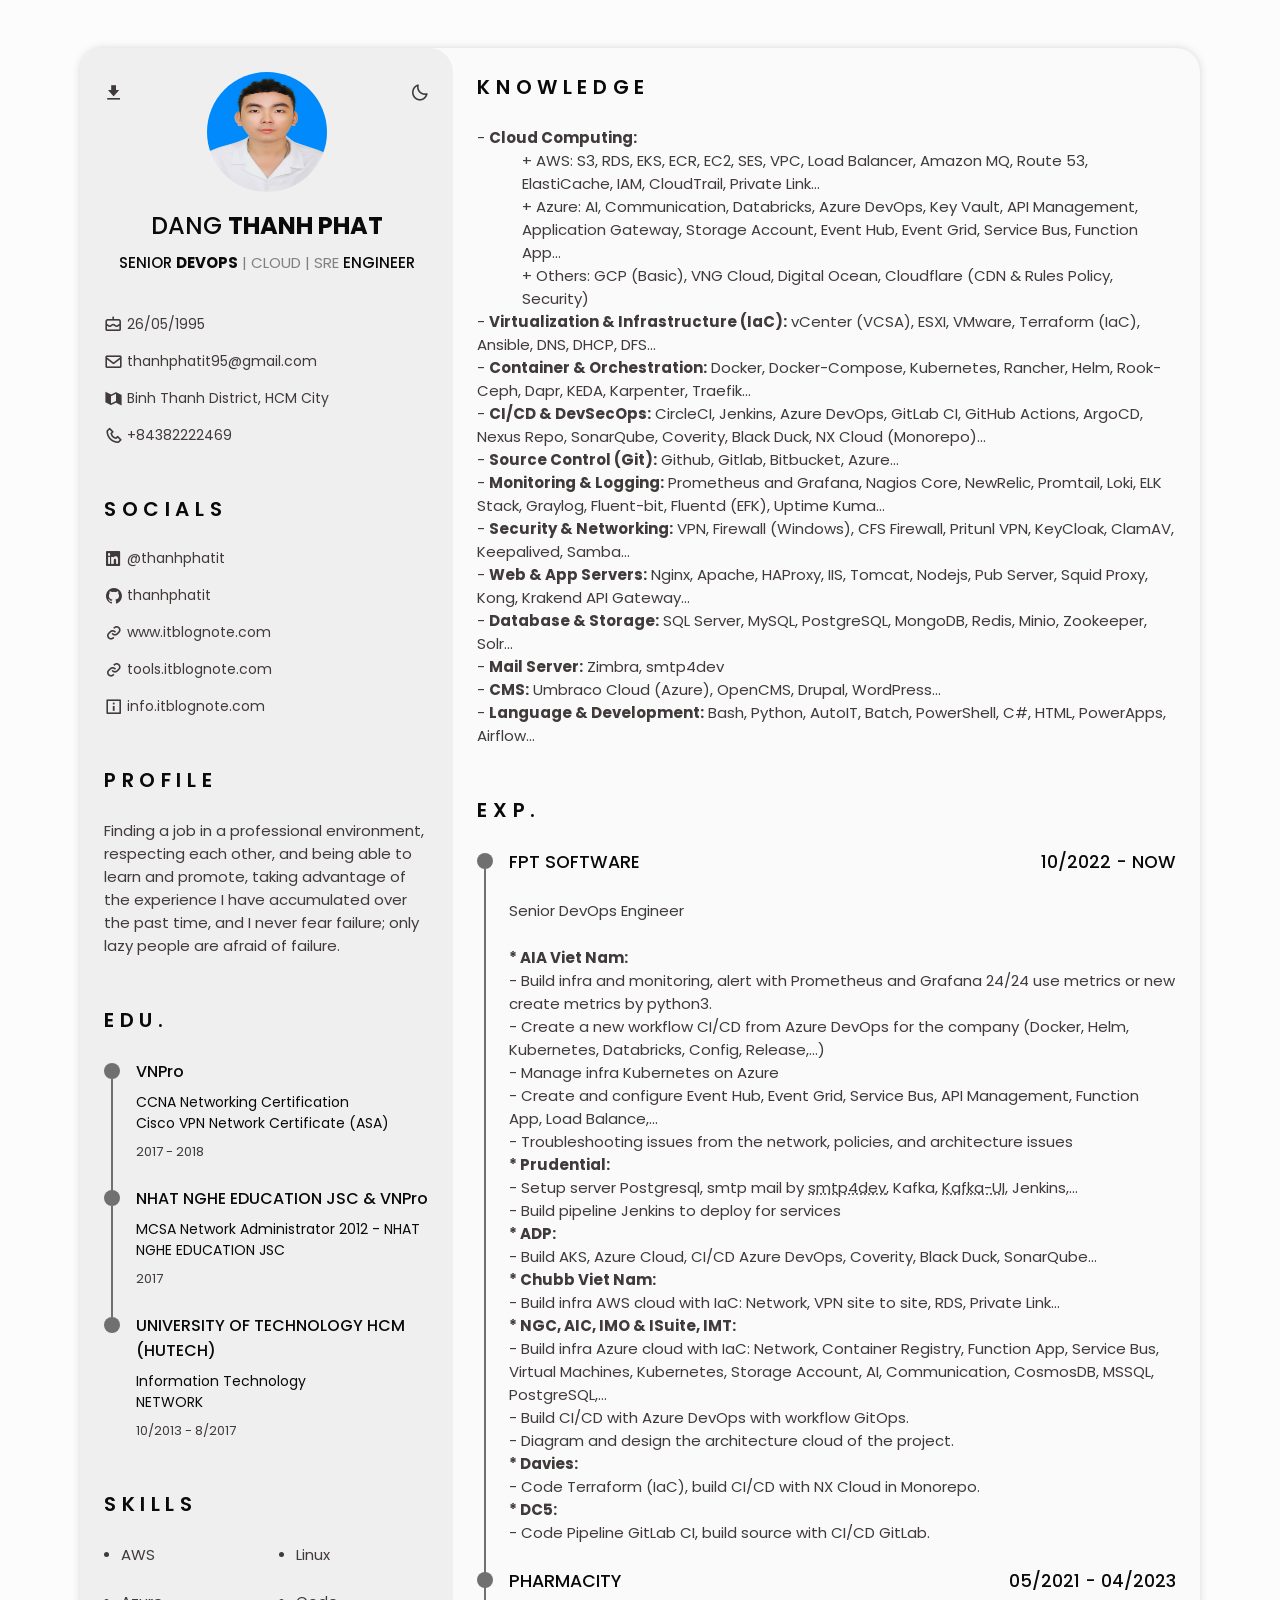
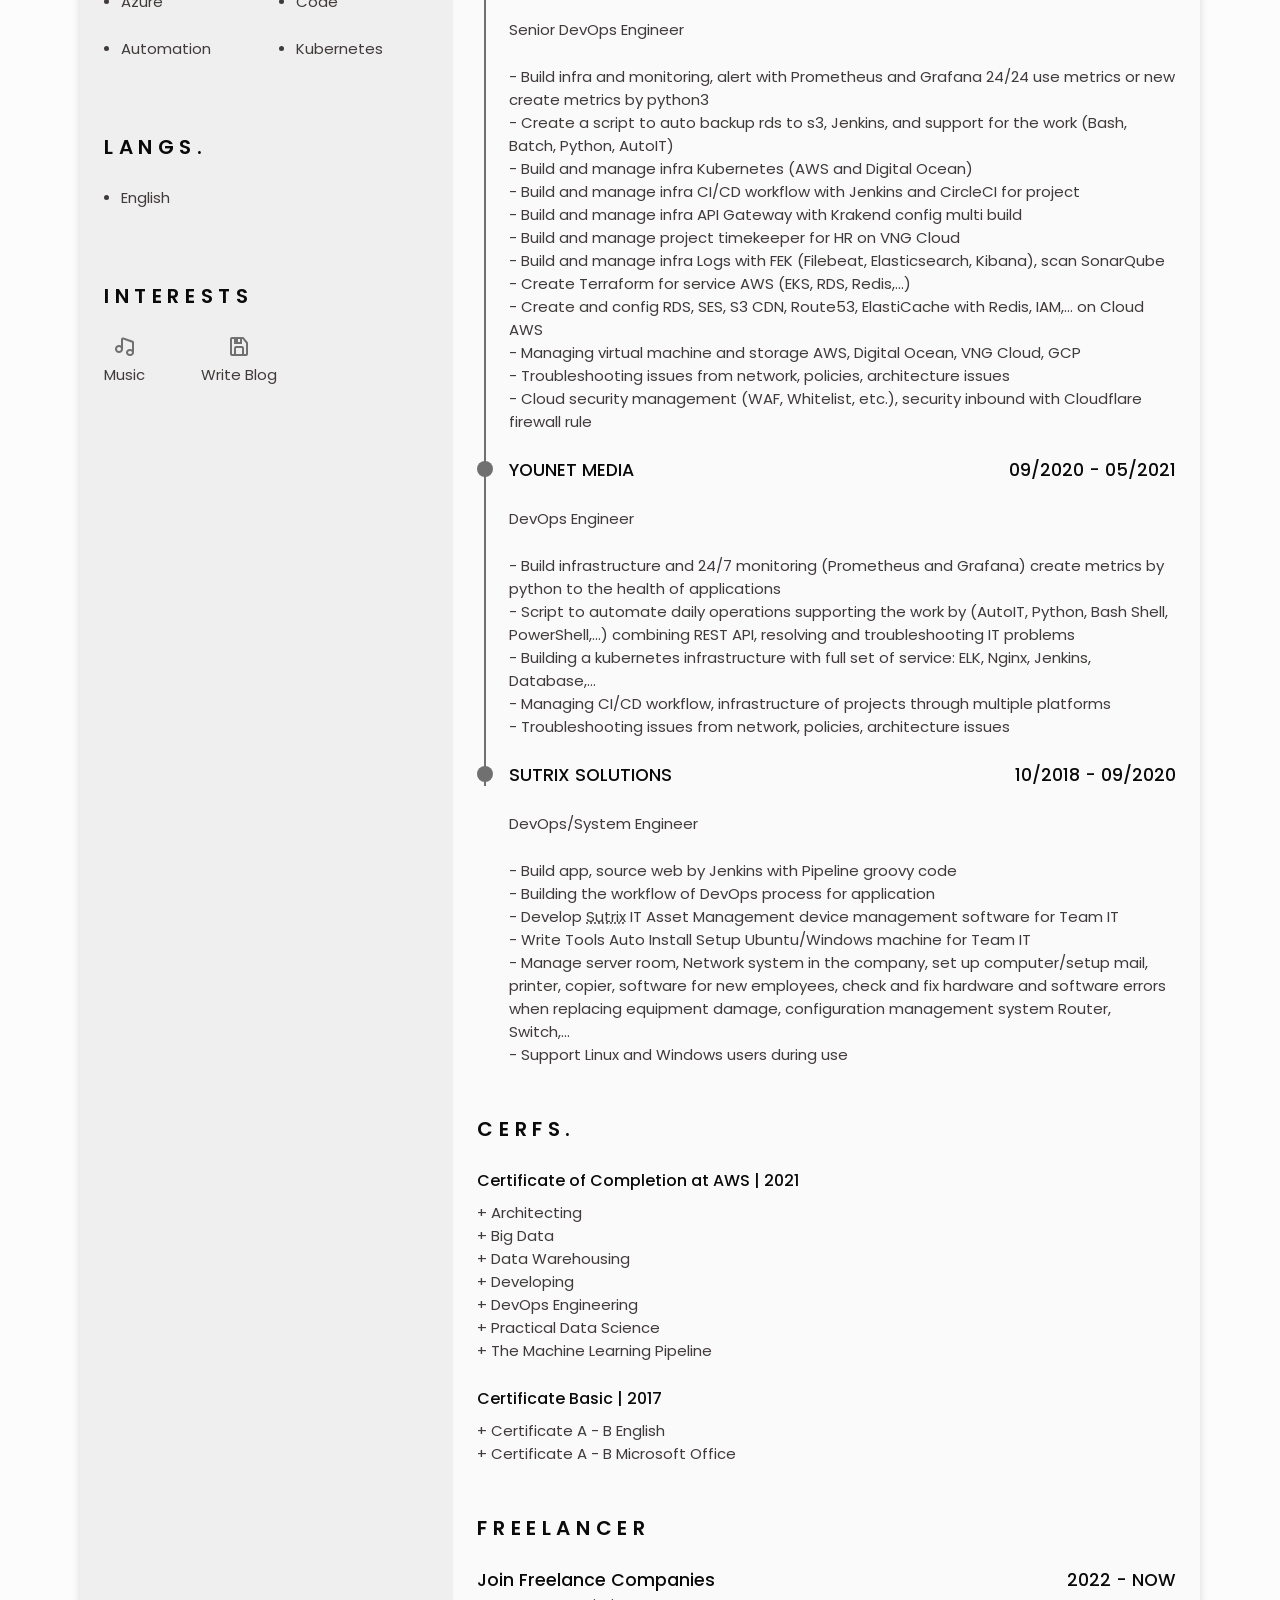
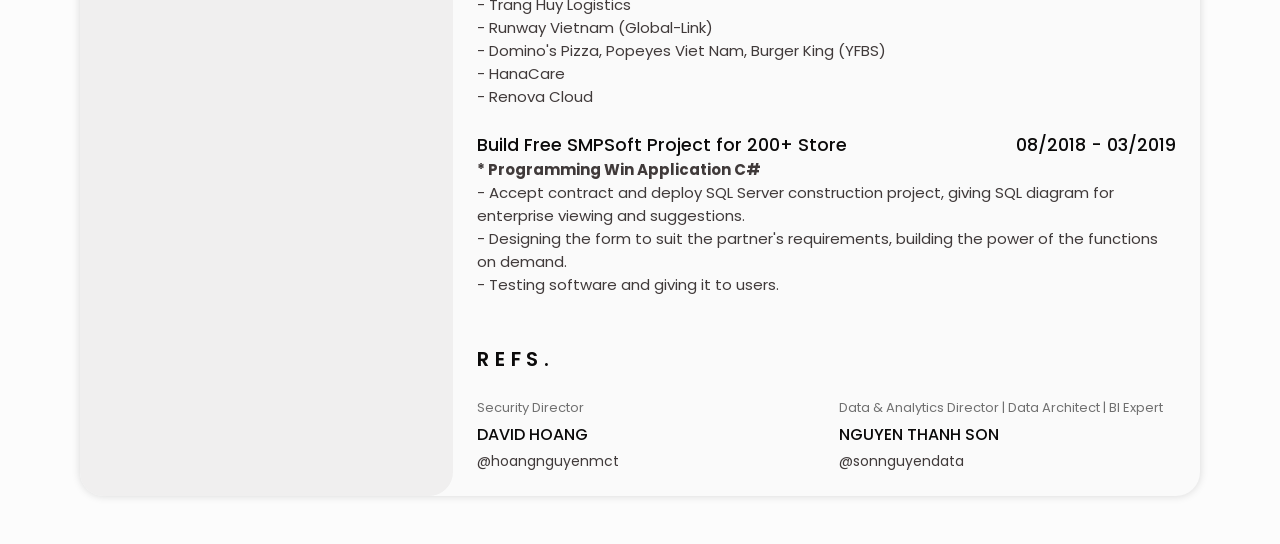
==== index-beta.html @ baa52202 "Update Time: 20260722-152011" ====
<!DOCTYPE html>
<html lang="en">

<head>
    <meta charset="UTF-8" />
    <meta name="viewport" content="width=device-width, initial-scale=1.0" />

    <!--========== BOX ICONS ==========-->
    <link rel="stylesheet" href="https://cdn.jsdelivr.net/npm/boxicons@latest/css/boxicons.min.css" />

    <!--========== FAVICONS ==========-->
    <link rel="apple-touch-icon" sizes="180x180" href="assets/favicons/apple-touch-icon.png" />
    <link rel="icon" type="image/png" sizes="32x32" href="assets/favicons/favicon-32x32.png" />
    <link rel="icon" type="image/png" sizes="16x16" href="assets/favicons/favicon-16x16.png" />
    <link rel="manifest" href="assets/favicons/site.webmanifest" />
    <meta name="msapplication-TileColor" content="#da532c" />
    <meta name="theme-color" content="#ffffff" />

    <!--=== Preview Links ===-->
    <meta property="og:type" content="website" />
    <meta property="og:url" content="https://cv.itblognote.com" />
    <meta property="og:title" content="cv" />
    <meta property="og:description" content="📃 cv-thanhphatit" />
    <meta property="og:image" content="preview.png" />
    <meta property="twitter:card" content="summary_large_image" />
    <meta property="twitter:url" content="https://cv.itblognote.com" />
    <meta property="twitter:title" content="cv" />
    <meta property="twitter:description" content="📃 cv-thanhphatit" />
    <meta property="twitter:image" content="preview.png" />

    <!--========== CSS ==========-->
    <link rel="stylesheet" href="assets/css/styles.css" />
    <title>CV-THANHPHATIT</title>
</head>

<body>
    <!--========== HEADER ==========-->
    <header class="l-header" id="header">
        <nav class="nav bd-container">
            <a href="#" class="nav__logo">THANHPHATIT</a>

            <div class="nav__menu" id="nav-menu">
                <ul class="nav__list">
                    <li class="nav__item">
                        <a href="#home" class="nav__link active-link">
                            <i class="bx bx-home-alt nav__icon"></i>Home
                        </a>
                    </li>

                    <li class="nav__item">
                        <a href="#contact" class="nav__link">
                            <i class="bx bxs-contact nav__icon"></i>Contact
                        </a>
                    </li>

                    <li class="nav__item">
                        <a href="#socials" class="nav__link">
                            <i class="bx bx-info-circle nav__icon"></i>Socials
                        </a>
                    </li>

                    <li class="nav__item">
                        <a href="#profile" class="nav__link">
                            <i class="bx bx-user nav__icon"></i>Profile
                        </a>
                    </li>

                    <li class="nav__item">
                        <a href="#education" class="nav__link">
                            <i class="bx bx-book-alt nav__icon"></i>Education
                        </a>
                    </li>

                    <li class="nav__item">
                        <a href="#skills" class="nav__link">
                            <i class="bx bxs-magic-wand nav__icon"></i>Skills
                        </a>
                    </li>

                    <li class="nav__item">
                        <a href="#languages" class="nav__link">
                            <i class="bx bx-chat nav__icon"></i>Languages
                        </a>
                    </li>

                    <li class="nav__item">
                        <a href="#interests" class="nav__link">
                            <i class="bx bx-game nav__icon"></i>Interests
                        </a>
                    </li>

                    <li class="nav__item">
                        <a href="#knowledge" class="nav__link">
                            <i class="bx bx-book-add nav__icon"></i>Knowledge
                        </a>
                    </li>

                    <li class="nav__item">
                        <a href="#experience" class="nav__link">
                            <i class="bx bx-briefcase nav__icon"></i>Experience
                        </a>
                    </li>

                    <li class="nav__item">
                        <a href="#certificates" class="nav__link">
                            <i class="bx bx-award nav__icon"></i>Certificates
                        </a>
                    </li>

                    <li class="nav__item">
                        <a href="#freelancers" class="nav__link">
                            <i class="bx bxs-dog nav__icon"></i>Freelancers
                        </a>
                    </li>

                    <li class="nav__item">
                        <a href="#references" class="nav__link">
                            <i class="bx bx-link-external nav__icon"></i>References
                        </a>
                    </li>
                </ul>
            </div>

            <div class="nav__toggle" id="nav-toggle">
                <i class="bx bx-grid-alt nav__icon"></i>
            </div>
        </nav>
    </header>

    <main class="l-main bd-container">
        <!-- All elements within this div, is generated in PDF -->
        <div class="resume" id="area-cv">
            <div class="resume__left">
                <!--========== HOME ==========-->
                <section class="home" id="home">
                    <div class="home__container section bd-grid">
                        <div class="home__data bd-grid">
                            <img src="assets/img/avatar-3x4.jpg" alt="logo" class="home__img" />

                            <h1 class="home__title">
                                DANG <b>THANH PHAT</b>
                            </h1>

                            <h3 class="home__profession">
                                SENIOR <b>DEVOPS</b> <span class="home__profession__deputy">| CLOUD | SRE</span>
                                ENGINEER
                            </h3>

                            <div>
                                <a download=""
                                    href="https://www.topcv.vn/xem-cv/VwoGUAwCDlEFAgoGVlIFAg8EVQQPUQUFDwcAXA174c"
                                    class="home__button-mobil">
                                    Download
                                </a>
                            </div>
                        </div>

                        <div class="home__address bd-grid" id="contact">
                            <span class="home__information">
                                <i class="bx bx-cake home__icon"></i>26/05/1995
                            </span>
                            <span class="home__information">
                                <a href="mailto:thanhphatit95@gmail.com" target="_blank" class="social__link">
                                    <i class="bx bx-envelope home__icon"></i>thanhphatit95@gmail.com
                                </a>
                            </span>
                            <span class="home__information">
                                <i class="bx bxs-map-alt home__icon"></i>Binh Thanh District, HCM City
                            </span>
                            <span class="home__information">
                                <a href="tel:84382222469" target="_blank" class="social__link">
                                    <i class="bx bx-phone home__icon"></i>+84382222469
                                </a>
                            </span>
                        </div>
                    </div>
                    <!-- Theme change button -->
                    <i class="bx bx-moon change-theme" title="Change Theme" id="theme-button"></i>

                    <!-- Generate PDF button for desktop -->
                    <i class="bx bxs-download generate-pdf" title="Generate PDF" id="resume-button"></i>
                </section>

                <!--========== SOCIAL ==========-->
                <section class="social section" id="socials">
                    <h2 class="section-title">SOCIALS</h2>

                    <div class="social__container bd-grid">
                        <a href="https://linkedin.com/in/thanhphatit" target="_blank" class="social__link">
                            <i class="bx bxl-linkedin-square social__icon"></i>@thanhphatit
                        </a>
                        <a href="https://github.com/thanhphatit" target="_blank" class="social__link">
                            <i class="bx bxl-github social__icon"></i>thanhphatit
                        </a>
                        <a href="https://www.itblognote.com" target="_blank" class="social__link">
                            <i class="bx bx-link social__icon"></i>www.itblognote.com
                        </a>
                        <a href="https://tools.itblognote.com" target="_blank" class="social__link">
                            <i class="bx bx-link social__icon"></i>tools.itblognote.com
                        </a>
                        <a href="https://info.itblognote.com" target="_blank" class="social__link">
                            <i class="bx bx-info-square social__icon"></i>info.itblognote.com
                        </a>
                    </div>
                </section>

                <!--========== PROFILE ==========-->
                <section class="profile section" id="profile">
                    <h2 class="section-title">Profile</h2>

                    <p class="profile__description">
                        Finding a job in a professional environment, respecting each other,
                        and being able to learn and promote, taking advantage of the experience
                        I have accumulated over the past time, and I never fear failure;
                        only lazy people are afraid of failure.
                    </p>
                </section>

                <!--========== EDUCATION ==========-->
                <section class="education section" id="education">
                    <h2 class="section-title">Edu.</h2>
                    <div class="education__container bd-grid">
                        <div class="education__content">
                            <div class="education__time">
                                <span class="education__rounder"></span>
                                <span class="education__line"></span>
                            </div>

                            <div class="education__data bd-grid">
                                <h3 class="education__title">
                                    VNPro
                                </h3>
                                <span class="education__studies">
                                    CCNA Networking Certification<br>
                                    Cisco VPN Network Certificate (ASA)
                                </span>
                                <span class="education__year">2017 - 2018</span>
                            </div>
                        </div>

                        <div class="education__content">
                            <div class="education__time">
                                <span class="education__rounder"></span>
                                <span class="education__line"></span>
                            </div>

                            <div class="education__data bd-grid">
                                <h3 class="education__title">
                                    NHAT NGHE EDUCATION JSC & VNPro
                                </h3>
                                <span class="education__studies">
                                    MCSA Network Administrator 2012 - NHAT NGHE EDUCATION JSC
                                </span>
                                <span class="education__year">2017</span>
                            </div>
                        </div>

                        <div class="education__content">
                            <div class="education__time">
                                <span class="education__rounder"></span>
                                <!-- <span class="education__line"></span> -->
                            </div>

                            <div class="education__data bd-grid">
                                <h3 class="education__title">
                                    UNIVERSITY OF TECHNOLOGY HCM (HUTECH)
                                </h3>
                                <span class="education__studies">
                                    Information Technology<br>
                                    NETWORK
                                </span>
                                <span class="education__year">10/2013 - 8/2017</span>
                            </div>
                        </div>
                    </div>
                </section>

                <!--========== SKILLS  ==========-->
                <section class="skills section" id="skills">
                    <h2 class="section-title">Skills</h2>

                    <div class="skills__content bd-grid">
                        <ul class="skills__data">
                            <li class="skills__name">
                                <span class="skills__circle"></span>AWS
                            </li>
                            <li class="skills__name">
                                <span class="skills__circle"></span>Azure
                            </li>
                            <li class="skills__name">
                                <span class="skills__circle"></span>Automation
                            </li>
                        </ul>

                        <ul class="skills__data">
                            <li class="skills__name">
                                <span class="skills__circle"></span>Linux
                            </li>
                            <li class="skills__name">
                                <span class="skills__circle"></span>Code
                            </li>
                            <li class="skills__name">
                                <span class="skills__circle"></span>Kubernetes
                            </li>
                        </ul>
                    </div>
                </section>

                <!--========== LANGUAGES ==========-->
                <section class="languages section" id="languages">
                    <h2 class="section-title">Langs.</h2>

                    <div class="languages__container">
                        <ul class="languages__content bd-grid">
                            <li class="languages__name">
                                <span class="languages__circle"></span>
                                English
                            </li>
                        </ul>
                    </div>
                </section>

                <!--========== INTERESTS ==========-->
                <section class="interests section" id="interests">
                    <h2 class="section-title">Interests</h2>

                    <div class="interests__container bd-grid">
                        <div class="interests__content">
                            <i class="bx bx-music interests__icon"></i>
                            <span class="interests__name">Music</span>
                        </div>

                        <div class="interests__content">
                            <i class="bx bx-save interests__icon"></i>
                            <span class="interests__name">Write Blog</span>
                        </div>
                    </div>
                </section>
            </div>

            <div class="resume__right">

                <!--========== KNOWLEDGE  ==========-->
                <section class="knowledge section" id="knowledge">
                    <h2 class="section-title">Knowledge</h2>

                    <div class="knowledge__content bd-grid">
                        <div class="knowledge__content">
                            <p class="knowledge__description">
                                - <b>Cloud Computing:</b> <br />
                                <span class="tab">
                                    + AWS: S3, RDS, EKS, ECR, EC2, SES, VPC, Load Balancer, Amazon MQ, Route 53,
                                    ElastiCache, IAM, CloudTrail, Private Link...<br />
                                    + Azure: AI, Communication, Databricks, Azure DevOps, Key Vault, API Management,
                                    Application Gateway, Storage Account, Event Hub, Event Grid, Service Bus, Function
                                    App...<br />
                                    + Others: GCP (Basic), VNG Cloud, Digital Ocean, Cloudflare (CDN & Rules Policy,
                                    Security)<br />
                                </span>
                                - <b>Virtualization & Infrastructure (IaC):</b> vCenter (VCSA), ESXI, VMware, Terraform
                                (IaC), Ansible, DNS, DHCP, DFS...<br />
                                - <b>Container & Orchestration:</b> Docker, Docker-Compose, Kubernetes, Rancher, Helm,
                                Rook-Ceph, Dapr, KEDA, Karpenter, Traefik...<br />
                                - <b>CI/CD & DevSecOps:</b> CircleCI, Jenkins, Azure DevOps, GitLab CI, GitHub Actions,
                                ArgoCD, Nexus Repo, SonarQube, Coverity, Black Duck, NX Cloud (Monorepo)...<br />
                                - <b>Source Control (Git):</b> Github, Gitlab, Bitbucket, Azure...<br />
                                - <b>Monitoring & Logging:</b> Prometheus and Grafana, Nagios Core, NewRelic, Promtail,
                                Loki, ELK Stack, Graylog, Fluent-bit, Fluentd (EFK), Uptime Kuma...<br />
                                - <b>Security & Networking:</b> VPN, Firewall (Windows), CFS Firewall, Pritunl VPN,
                                KeyCloak, ClamAV, Keepalived, Samba...<br />
                                - <b>Web & App Servers:</b> Nginx, Apache, HAProxy, IIS, Tomcat, Nodejs, Pub Server,
                                Squid Proxy, Kong, Krakend API Gateway...<br />
                                - <b>Database & Storage:</b> SQL Server, MySQL, PostgreSQL, MongoDB, Redis, Minio,
                                Zookeeper, Solr...<br />
                                - <b>Mail Server:</b> Zimbra, smtp4dev<br />
                                - <b>CMS:</b> Umbraco Cloud (Azure), OpenCMS, Drupal, WordPress...<br />
                                - <b>Language & Development:</b> Bash, Python, AutoIT, Batch, PowerShell, C#, HTML,
                                PowerApps, Airflow...
                            </p>
                        </div>
                    </div>
                </section>

                <!--========== EXPERIENCE ==========-->
                <section class="experience section" id="experience">
                    <h2 class="section-title">Exp.</h2>

                    <div class="experience__container bd-grid">
                        <!-- FPT SOFTWARE -->
                        <div class="experience__content">
                            <div class="experience__time">
                                <span class="experience__rounder"></span>
                                <span class="experience__line"></span>
                            </div>

                            <div class="experience__data bd-grid">
                                <h3 class="experience__company">
                                    FPT SOFTWARE <span class="experience__company_time">10/2022 - NOW</span>
                                </h3>
                                <span class="experience__title">Senior DevOps Engineer</span>
                                <p class="experience__description">
                                    <b>* AIA Viet Nam:</b><br />
                                    - Build infra and monitoring, alert with Prometheus and Grafana 24/24 use metrics or
                                    new create metrics by python3.<br />
                                    - Create a new workflow CI/CD from Azure DevOps for the company (Docker, Helm,
                                    Kubernetes, Databricks, Config, Release,...)<br />
                                    - Manage infra Kubernetes on Azure<br />
                                    - Create and configure Event Hub, Event Grid, Service Bus, API Management, Function
                                    App, Load Balance,...<br />
                                    - Troubleshooting issues from the network, policies, and architecture issues<br />
                                    <b>* Prudential:</b><br />
                                    - Setup server Postgresql, smtp mail by <a target="_blank"
                                        href="https://github.com/rnwood/smtp4dev" class="inline-link">smtp4dev</a>,
                                    Kafka, <a target="_blank" href="https://docs.kafka-ui.provectus.io"
                                        class="inline-link">Kafka-UI</a>, Jenkins,...<br />
                                    - Build pipeline Jenkins to deploy for services<br />
                                    <b>* ADP:</b><br />
                                    - Build AKS, Azure Cloud, CI/CD Azure DevOps, Coverity, Black Duck,
                                    SonarQube...<br />
                                    <b>* Chubb Viet Nam:</b><br />
                                    - Build infra AWS cloud with IaC: Network, VPN site to site, RDS, Private
                                    Link...<br />
                                    <b>* NGC, AIC, IMO & ISuite, IMT:</b><br />
                                    - Build infra Azure cloud with IaC: Network, Container Registry, Function App,
                                    Service Bus,
                                    Virtual Machines, Kubernetes, Storage Account, AI, Communication, CosmosDB, MSSQL,
                                    PostgreSQL,...<br />
                                    - Build CI/CD with Azure DevOps with workflow GitOps.<br />
                                    - Diagram and design the architecture cloud of the project.<br />
                                    <b>* Davies:</b><br />
                                    - Code Terraform (IaC), build CI/CD with NX Cloud in Monorepo.<br />
                                    <b>* DC5:</b><br />
                                    - Code Pipeline GitLab CI, build source with CI/CD GitLab.<br />
                                </p>
                            </div>
                        </div>

                        <!-- PHARMACITY -->
                        <div class="experience__content">
                            <div class="experience__time">
                                <span class="experience__rounder"></span>
                                <span class="experience__line"></span>
                            </div>

                            <div class="experience__data bd-grid">
                                <h3 class="experience__company">
                                    PHARMACITY <span class="experience__company_time">05/2021 - 04/2023</span>
                                </h3>
                                <span class="experience__title">Senior DevOps Engineer</span>
                                <p class="experience__description">
                                    - Build infra and monitoring, alert with Prometheus and Grafana 24/24 use metrics or
                                    new create metrics by python3<br />
                                    - Create a script to auto backup rds to s3, Jenkins, and support for the work (Bash,
                                    Batch, Python, AutoIT)<br />
                                    - Build and manage infra Kubernetes (AWS and Digital Ocean)<br />
                                    - Build and manage infra CI/CD workflow with Jenkins and CircleCI for project<br />
                                    - Build and manage infra API Gateway with Krakend config multi build<br />
                                    - Build and manage project timekeeper for HR on VNG Cloud<br />
                                    - Build and manage infra Logs with FEK (Filebeat, Elasticsearch, Kibana), scan
                                    SonarQube<br />
                                    - Create Terraform for service AWS (EKS, RDS, Redis,...)<br />
                                    - Create and config RDS, SES, S3 CDN, Route53, ElastiCache with Redis, IAM,... on
                                    Cloud AWS<br />
                                    - Managing virtual machine and storage AWS, Digital Ocean, VNG Cloud, GCP<br />
                                    - Troubleshooting issues from network, policies, architecture issues<br />
                                    - Cloud security management (WAF, Whitelist, etc.), security inbound with Cloudflare
                                    firewall rule
                                </p>
                            </div>
                        </div>

                        <!-- YOUNET MEDIA -->
                        <div class="experience__content">
                            <div class="experience__time">
                                <span class="experience__rounder"></span>
                                <span class="experience__line"></span>
                            </div>

                            <div class="experience__data bd-grid">
                                <h3 class="experience__company">
                                    YOUNET MEDIA <span class="experience__company_time">09/2020 - 05/2021</span>
                                </h3>
                                <span class="experience__title">DevOps Engineer</span>
                                <p class="experience__description">
                                    - Build infrastructure and 24/7 monitoring (Prometheus and Grafana) create metrics
                                    by python to the health of applications<br />
                                    - Script to automate daily operations supporting the work by (AutoIT, Python, Bash
                                    Shell, PowerShell,...) combining REST API, resolving and troubleshooting IT
                                    problems<br />
                                    - Building a kubernetes infrastructure with full set of service: ELK, Nginx,
                                    Jenkins, Database,...<br />
                                    - Managing CI/CD workflow, infrastructure of projects through multiple
                                    platforms<br />
                                    - Troubleshooting issues from network, policies, architecture issues
                                </p>
                            </div>
                        </div>

                        <!-- SUTRIX SOLUTIONS -->
                        <div class="experience__content">
                            <div class="experience__time">
                                <span class="experience__rounder"></span>
                            </div>

                            <div class="experience__data bd-grid">
                                <h3 class="experience__company">
                                    SUTRIX SOLUTIONS <span class="experience__company_time">10/2018 - 09/2020</span>
                                </h3>
                                <span class="experience__title">
                                    DevOps/System Engineer
                                </span>
                                <p class="experience__description">
                                    - Build app, source web by Jenkins with Pipeline groovy code<br />
                                    - Building the workflow of DevOps process for application<br />
                                    - Develop <a target="_blank" href="https://sutrixgroup.com"
                                        class="inline-link">Sutrix</a> IT Asset Management device management software
                                    for Team IT<br />
                                    - Write Tools Auto Install Setup Ubuntu/Windows machine for Team IT<br />
                                    - Manage server room, Network system in the company, set up computer/setup mail,
                                    printer, copier, software for new employees, check and fix hardware and software
                                    errors when replacing equipment damage, configuration management system Router,
                                    Switch,...<br />
                                    - Support Linux and Windows users during use
                                </p>
                            </div>
                        </div>
                    </div>
                </section>

                <!--========== CERTIFICATES ==========-->
                <section class="certificate section" id="certificates">
                    <h2 class="section-title">Cerfs.</h2>

                    <div class="certificate__container bd-grid">
                        <div class="certificate__content">
                            <h3 class="certificate__title">
                                Certificate of Completion at AWS | 2021
                            </h3>
                            <p class="certificate__description">
                                <a href="assets/img/certs/aws-certified-solutions-architect-associate.png">+
                                    Architecting</a><br>
                                <a href="assets/img/certs/big-data-aws.jpg">+ Big Data</a><br>
                                <a href="assets/img/certs/data-warehousing-aws.jpg">+ Data Warehousing</a><br>
                                <a href="assets/img/certs/developing-aws.jpg">+ Developing</a><br>
                                <a href="assets/img/certs/devops-engineering-aws.jpg">+ DevOps Engineering</a><br>
                                <a href="assets/img/certs/practical-data-science-aws.jpg">+ Practical Data
                                    Science</a><br>
                                <a href="assets/img/certs/the-machine-learning-pipeline-aws.jpg">+ The Machine Learning
                                    Pipeline</a>
                            </p>
                        </div>
                    </div>

                    <div class="certificate__container bd-grid">
                        <div class="certificate__time">
                            <span class="certificate__rounder"></span>
                            <span class="certificate__line"></span>
                        </div>

                        <div class="certificate__content">
                            <h3 class="certificate__title">
                                Certificate Basic | 2017
                            </h3>
                            <p class="certificate__description">
                                + Certificate A - B English<br>
                                + Certificate A - B Microsoft Office
                            </p>
                        </div>
                    </div>
                </section>

                <!--========== FREELANCER ==========-->
                <section class="freelancer section" id="freelancers">
                    <h2 class="section-title">Freelancer</h2>

                    <div class="freelancer__container bd-grid">
                        <div class="freelancer__content">
                            <h3 class="freelancer__title">
                                Join Freelance Companies <span class="experience__company_time">2022 - NOW</span>
                            </h3>
                            <p class="freelancer__description">
                                <a href="#">- Trang Huy Logistics</a><br>
                                <a href="#">- Runway Vietnam (Global-Link)</a><br>
                                <a href="#">- Domino's Pizza, Popeyes Viet Nam, Burger King (YFBS)</a><br>
                                <a href="#">- HanaCare</a><br>
                                <a href="#">- Renova Cloud</a>
                            </p>
                        </div>
                    </div>

                    <div class="freelancer__container bd-grid">
                        <div class="freelancer__time">
                            <span class="freelancer__rounder"></span>
                            <!-- <span class="freelancer__line"></span> -->
                        </div>

                        <div class="freelancer__content">
                            <h3 class="freelancer__title">
                                Build Free SMPSoft Project for 200+ Store <span class="experience__company_time">08/2018
                                    - 03/2019</span>
                            </h3>
                            <p class="freelancer__description">
                                <b>* Programming Win Application C#</b><br />
                                - Accept contract and deploy SQL Server construction project, giving SQL diagram for
                                enterprise viewing and suggestions.<br />
                                - Designing the form to suit the partner's requirements, building the power of the
                                functions
                                on demand.<br />
                                - Testing software and giving it to users.
                            </p>
                        </div>
                    </div>
                </section>

                <!--========== REFERENCES ==========-->
                <section class="references section" id="references">
                    <h2 class="section-title">Refs.</h2>

                    <div class="references__container bd-grid">
                        <div class="references__content bd-grid">
                            <span class="references__subtitle">Security Director</span>
                            <h3 class="references__title">
                                DAVID HOANG
                            </h3>
                            <ul class="references__contact">
                                <li>
                                    <a href="https://www.linkedin.com/in/hoangnguyenmct" target="_blank"
                                        class="social__link">
                                        @hoangnguyenmct
                                    </a>
                                </li>
                            </ul>
                        </div>

                        <div class="references__content bd-grid">
                            <span class="references__subtitle">Data & Analytics Director | Data Architect | BI
                                Expert</span>
                            <h3 class="references__title">
                                NGUYEN THANH SON
                            </h3>
                            <ul class="references__contact">
                                <li>
                                    <a href="https://www.linkedin.com/in/son-nguyen-data" target="_blank"
                                        class="social__link">
                                        @sonnguyendata
                                    </a>
                                </li>
                            </ul>
                        </div>
                    </div>
                </section>
            </div>
        </div>
    </main>

    <!--========== SCROLL TOP ==========-->
    <a href="#" class="scrolltop" id="scroll-top">
        <i class="bx bxs-chevron-up scrolltop__icon"></i>
    </a>
    <!--========== HTML2PDF ==========-->
    <script src="assets/js/html2pdf.bundle.min.js"></script>
    <!--========== MAIN JS ==========-->
    <script src="assets/js/main.js"></script>
    <!--========== YA Metrika ==========-->
    <script type="text/javascript">
        (function (m, e, t, r, i, k, a) {
            m[i] = m[i] || function () { (m[i].a = m[i].a || []).push(arguments) };
            m[i].l = 1 * new Date(); k = e.createElement(t), a = e.getElementsByTagName(t)[0], k.async = 1, k.src = r, a.parentNode.insertBefore(k, a)
        })
            (window, document, "script", "https://mc.yandex.ru/metrika/tag.js", "ym");

        ym(84638311, "init", {
            clickmap: true,
            trackLinks: true,
            accurateTrackBounce: true,
            webvisor: true
        });
    </script>
    <noscript>
        <div><img src="https://mc.yandex.ru/watch/84638311" style="position:absolute; left:-9999px;" alt="" /></div>
    </noscript>
</body>

</html>
---- assets/css/styles.css ----
/*===== GOOGLE FONTS =====*/
@import url('https://fonts.googleapis.com/css2?family=Poppins:wght@400;500;600&display=swap');

/*===== VARIABLES CSS =====*/
:root {
  --header-height: 3rem;

  /*========== Colors ==========*/
  --title-color: #0b0a0a;
  --text-color: #403a3a;
  --text-color-light: #707070;
  --container-color: #fafafa;
  --container-color-alt: #f0efef;
  --body-color: #fcfcfc;

  /*========== Font and typography ==========*/
  --body-font: 'Poppins', sans-serif;
  --h1-font-size: 1.5rem;
  --h2-font-size: 1.25rem;
  --h3-font-size: 1rem;
  --normal-font-size: 0.938rem;
  --small-font-size: 0.875rem;
  --smaller-font-size: 0.813rem;

  /*========== Font weight ==========*/
  --font-medium: 500;
  --font-semi-bold: 600;

  /*========== Margenes ==========*/
  --mb-1: 0.5rem;
  --mb-2: 1rem;
  --mb-3: 1.5rem;

  /*========== z index ==========*/
  --z-tooltip: 10;
  --z-fixed: 100;
}

/*========== BASE ==========*/
*,
::before,
::after {
  box-sizing: border-box;
}

html {
  scroll-behavior: smooth;
}

/*========== Variables Dark theme ==========*/

body.dark-theme {
  --title-color: #f2f2f2;
  --text-color: #bfbfbf;
  --container-color: #212121;
  --container-color-alt: #181616;
  --body-color: #2b2b2b;
}

/*=============== SCROLL BAR ===============*/
::-webkit-scrollbar {
  width: 0.6rem;
  border-radius: 0.5rem;
}

::-webkit-scrollbar-thumb {
  background-color: var(--text-color);
  border-radius: 0.5rem;
}

::-webkit-scrollbar-thumb:hover {
  background-color: var(--title-color);
}

/*========== Button Dark/Light ==========*/

.change-theme {
  position: absolute;
  right: 0;
  top: 2.2rem;
  display: flex;
  color: var(--text-color);
  font-size: 1.2rem;
  cursor: pointer;
}

.change-theme:hover {
  color: var(--title-color);
}

/*========== Font size variables to scale cv ==========*/

body.scale-cv {
  --h1-font-size: 0.94rem;
  --h2-font-size: 0.94rem;
  --h3-font-size: 0.875rem;
  --normal-font-size: 0.8rem;
  --small-font-size: 0.75rem;
  --smaller-font-size: 0.69rem;
}

/*========== Generate PDF button ==========*/

.generate-pdf {
  display: none;
  position: absolute;
  top: 2.2rem;
  left: 0;
  font-size: 1.2rem;
  color: var(--text-color);
  cursor: pointer;
}

.generate-pdf:hover {
  color: var(--title-color);
}

/*========== Classes modified to reduce size and print on A4 sheet ==========*/

.scale-cv .change-theme,
.scale-cv .generate-pdf {
  display: none;
}

.scale-cv .bd-container {
  max-width: 695px;
}

.scale-cv .section {
  padding: 1.5rem 0 0.8rem;
}

.scale-cv .section-title {
  margin-bottom: 0.75rem;
}

.scale-cv .resume-left,
.scale-cv .resume-right {
  padding: 0 1rem;
}

.scale-cv .home__img {
  width: 90px;
  height: 90px;
}

.scale-cv .home__container {
  gap: 1.5rem;
}

.scale-cv .home__data {
  gap: 0.25rem;
}

.scale-cv .home__address,
.scale-cv .social__container {
  gap: 0.75rem;
}

.scale-cv .home__icon,
.scale-cv .social__icon,
.scale-cv .interests__icon {
  font-size: 1rem;
}

.scale-cv .education__container,
.scale-cv .experience__container,
.scale-cv .certificate__container {
  gap: 1rem;
}

.scale-cv .education__time,
.scale-cv .experience__time {
  padding-right: 0.5rem;
}

.scale-cv .education__rounder,
.scale-cv .experience__rounder {
  width: 11px;
  height: 11px;
  margin-top: 0.22rem;
}

.scale-cv .education__line,
.scale-cv .experience__line {
  width: 1px;
  height: 110%;
  transform: translate(5px, 0);
}

.scale-cv .education__data,
.scale-cv .experience__data {
  gap: 0.25rem;
}

.scale-cv .skills__name {
  margin-bottom: var(--mb-1);
}

.scale-cv .interests__container {
  column-gap: 2.5rem;
}

body {
  margin: 0 0 var(--header-height) 0;
  padding: 0;
  font-family: var(--body-font);
  font-size: var(--normal-font-size);
  background-color: var(--body-color);
  color: var(--text-color);
}

h1,
h2,
h3,
ul,
p {
  margin: 0;
}

h1,
h2,
h3 {
  color: var(--title-color);
  font-weight: var(--font-medium);
}

a {
  text-decoration: none;
  color: var(--text-color);
}
.inline-link {
  text-decoration: underline;
  text-decoration-style: dotted;
}

ul {
  padding: 0;
  list-style: none;
}

img {
  max-width: 100%;
  height: auto;
}

/*========== CLASS CSS ==========*/

.section {
  padding: 1.5rem 0;
}

.section-title {
  font-size: var(--h2-font-size);
  color: var(--title-color);
  font-weight: var(--font-semi-bold);
  text-transform: uppercase;
  letter-spacing: 0.35rem;
  text-align: center;
  margin-bottom: var(--mb-3);
}

/*========== LAYOUT ==========*/
.bd-container {
  width: calc(100% - 3rem);
  margin-left: 3rem;
  padding-right: 3rem;
}

.bd-grid {
  display: grid;
  gap: 1.5rem;
  width: 100%;
}

.l-header {
  width: 100%;
  position: fixed;
  bottom: 0;
  left: 0;
  z-index: var(--z-fixed);
  background-color: var(--body-color);
  box-shadow: 0 -1px 4px rgba(0, 0, 0, 0.1);
  transition: 0.3s;
}

/*========== NAV ==========*/

.nav {
  height: var(--header-height);
  display: flex;
  justify-content: space-between;
  align-items: center;
}

@media screen and (max-width: 968px) {
  .nav__menu {
    position: fixed;
    bottom: -100%;
    left: 0;
    width: 100%;
    padding: 2rem 1.5rem;
    background-color: var(--body-color);
    box-shadow: 0 1px 4px rgba(0, 0, 0, 0.1);
    border-radius: 1rem 1rem 0 0;
    z-index: var(--z-fixed);
    transition: 0.3s;
  }
}

.nav__logo,
.nav__toggle {
  color: var(--title-color);
  font-weight: var(--font-medium);
}

.nav__toggle {
  font-size: 1.2rem;
  cursor: pointer;
}

.nav__item {
  text-align: center;
}

.nav__list {
  display: grid;
  grid-template-columns: repeat(3, 1fr);
  gap: 2rem;
}

.nav__link {
  display: flex;
  flex-direction: column;
  font-size: var(--smaller-font-size);
  color: var(--text-color-light);
  font-weight: var(--font-medium);
}

.nav__link:hover {
  color: var(--title-color);
}

.nav__icon {
  font-size: 1.2rem;
  margin-bottom: var(--mb-1);
}

/* Show menu */

.show-menu {
  bottom: var(--header-height);
}

/* Active menu link */
.active-link {
  color: var(--title-color);
}

/*========== HOME ==========*/

.home {
  position: relative;
}

.home__container {
  gap: 3rem;
}

.home__data {
  gap: 0.5rem;
  text-align: center;
}

.home__img {
  width: 120px;
  height: 120px;
  border-radius: 50%;
  justify-self: center;
  margin-bottom: var(--mb-1);
}

.home__title {
  font-size: var(--h1-font-size);
}

.home__profession {
  font-size: var(--normal-font-size);
  margin-bottom: var(--mb-1);
}

.home__profession__deputy {
    color: gray;
    font-weight: normal;
}

.home__address {
  gap: 1rem;
}

.home__information {
  display: flex;
  align-items: center;
  font-size: var(--small-font-size);
}

.home__icon {
  font-size: 1.2rem;
  margin-right: 0.25rem;
}

.home__button-mobil {
  display: inline-block;
  border: 2px solid var(--text-color);
  color: var(--title-color);
  padding: 1rem 2rem;
  border-radius: 0.25rem;
  transition: 0.3s;
  font-weight: var(--font-medium);
  margin-top: var(--mb-3);
}

.home__button-mobil:hover {
  background-color: var(--text-color);
  color: var(--container-color);
}

/*========== TAB ==========*/

.tab {
    display: inline-block;
    margin-left: 3em;
}

/*========== SOCIAL ==========*/

.social__container {
  grid-template-columns: max-content;
  gap: 1rem;
}

.social__link {
  display: inline-flex;
  align-items: center;
  font-size: var(--small-font-size);
  color: var(--text-color);
}

.social__link:hover {
  color: var(--title-color);
}

.social__icon {
  font-size: 1.2rem;
  margin-right: 0.25rem;
}

/*========== PROFILE ==========*/

.profile__description {
  text-align: center;
}

/*========== FREELANCER ==========*/

.freelancer__title {
    display: flex;
    justify-content: space-between;
}
  
.freelancer__title_time {
    float: right;
}

/*========== EDUCATION AND EXPERIENCE ==========*/

.experience__company {
    display: flex;
    justify-content: space-between;
}
  
.experience__company_time {
    float: right;
}

.education__content,
.experience__content {
  display: flex;
}

.education__time,
.experience__time {
  padding-right: 1rem;
}

.education__rounder,
.experience__rounder {
  position: relative;
  display: block;
  width: 16px;
  height: 16px;
  background-color: var(--text-color-light);
  border-radius: 50%;
  margin-top: 0.25rem;
}

.education__line,
.experience__line {
  display: block;
  width: 2px;
  height: 110%;
  background-color: var(--text-color-light);
  transform: translate(7px, 0);
}

.education__data {
  gap: 0.5rem;
}

.education__title {
  font-size: var(--h3-font-size);
}

.education__studies {
  font-size: var(--small-font-size);
  color: var(--title-color);
}

.education__year {
  font-size: var(--smaller-font-size);
}

/*========== SKILLS AND LANGUAGES ==========*/

.skills__content,
.languages__content {
  grid-template-columns: repeat(2, 1fr);
}

.languages__content {
  gap: 0;
}

.skills__name,
.languages__name {
  gap: 0;
  display: flex;
  align-items: center;
  margin-bottom: var(--mb-3);
}

.skills__circle,
.languages__circle {
  display: inline-block;
  width: 5px;
  height: 5px;
  background-color: var(--text-color);
  border-radius: 50%;
  margin-right: 0.75rem;
}

/*========== CERTIFICATES ==========*/

.certificate__title {
  font-size: var(--h3-font-size);
  margin-bottom: var(--mb-1);
}

/*========== REFERENCES ==========*/

.references__content {
  gap: 0.25rem;
}

.references__container {
  margin-top: 0.5rem;
}

.references__subtitle {
  color: var(--text-color-light);
}

.references__subtitle,
.references__contact {
  font-size: var(--smaller-font-size);
}

.references__title {
  font-size: var(--h3-font-size);
}

/*========== INTERESTS ==========*/

.interests__container {
  grid-template-columns: repeat(3, 1fr);
  margin-top: var(--mb-2);
}

.interests__content {
  display: flex;
  flex-direction: column;
  align-items: center;
}

.interests__icon {
  font-size: 1.5rem;
  color: var(--text-color-light);
  margin-bottom: 0.25rem;
}

/* Scroll top */
.scrolltop {
  position: fixed;
  right: 1rem;
  bottom: -20%;
  display: flex;
  justify-content: center;
  align-items: center;
  padding: 0.3rem;
  background-color: var(--container-color-alt);
  border-radius: 0.4rem;
  z-index: var(--z-tooltip);
  transition: 0.4s;
  visibility: hidden;
}

.scrolltop__icon {
  font-size: 1.2rem;
  color: var(--text-color);
}

.show-scroll {
  visibility: visible;
  bottom: 5rem;
}

/*========== MEDIA QUERIES ==========*/
/* For small devices, menu two columns */
@media screen and (max-width: 320px) {
  .nav__list {
    grid-template-columns: repeat(2, 1fr);
    gap: 1rem 0.5rem;
  }
}

/* Classes modified for large screen size */
@media screen and (min-width: 968px) {
  body {
    margin: 3rem 0;
  }

  .bd-container {
    width: calc(100% - 5rem);
    margin-left: 5rem;
    padding-right: 5rem;
  }

  .bd-content {
    margin-left: 0;
    margin-right: 0;
  }

  .l-header,
  .scrolltop {
    display: none;
  }

  .resume {
    display: grid;
    grid-template-columns: 0.5fr 1fr;
    background-color: var(--container-color);
    box-shadow: 0 0 8px rgba(13, 12, 12, 0.15);
    border-radius: var(--mb-3);
  }

  .resume__left {
    background-color: var(--container-color-alt);
  }

  .generate-pdf {
    display: inline-block;
  }

  .resume__right,
  .resume__left {
    padding: 0 1.5rem;
    border-radius: var(--mb-3);
  }

  .section-title,
  .profile__description {
    text-align: initial;
  }

  .home__container {
    gap: 1.5rem;
  }

  .home__button-mobil {
    display: none;
  }

  .references__container {
    grid-template-columns: repeat(2, 1fr);
  }

  .languages__content {
    grid-template-columns: repeat(3, max-content);
    column-gap: 3.5rem;
  }

  .interests__container {
    grid-template-columns: repeat(4, max-content);
    column-gap: 3.5rem;
  }
}
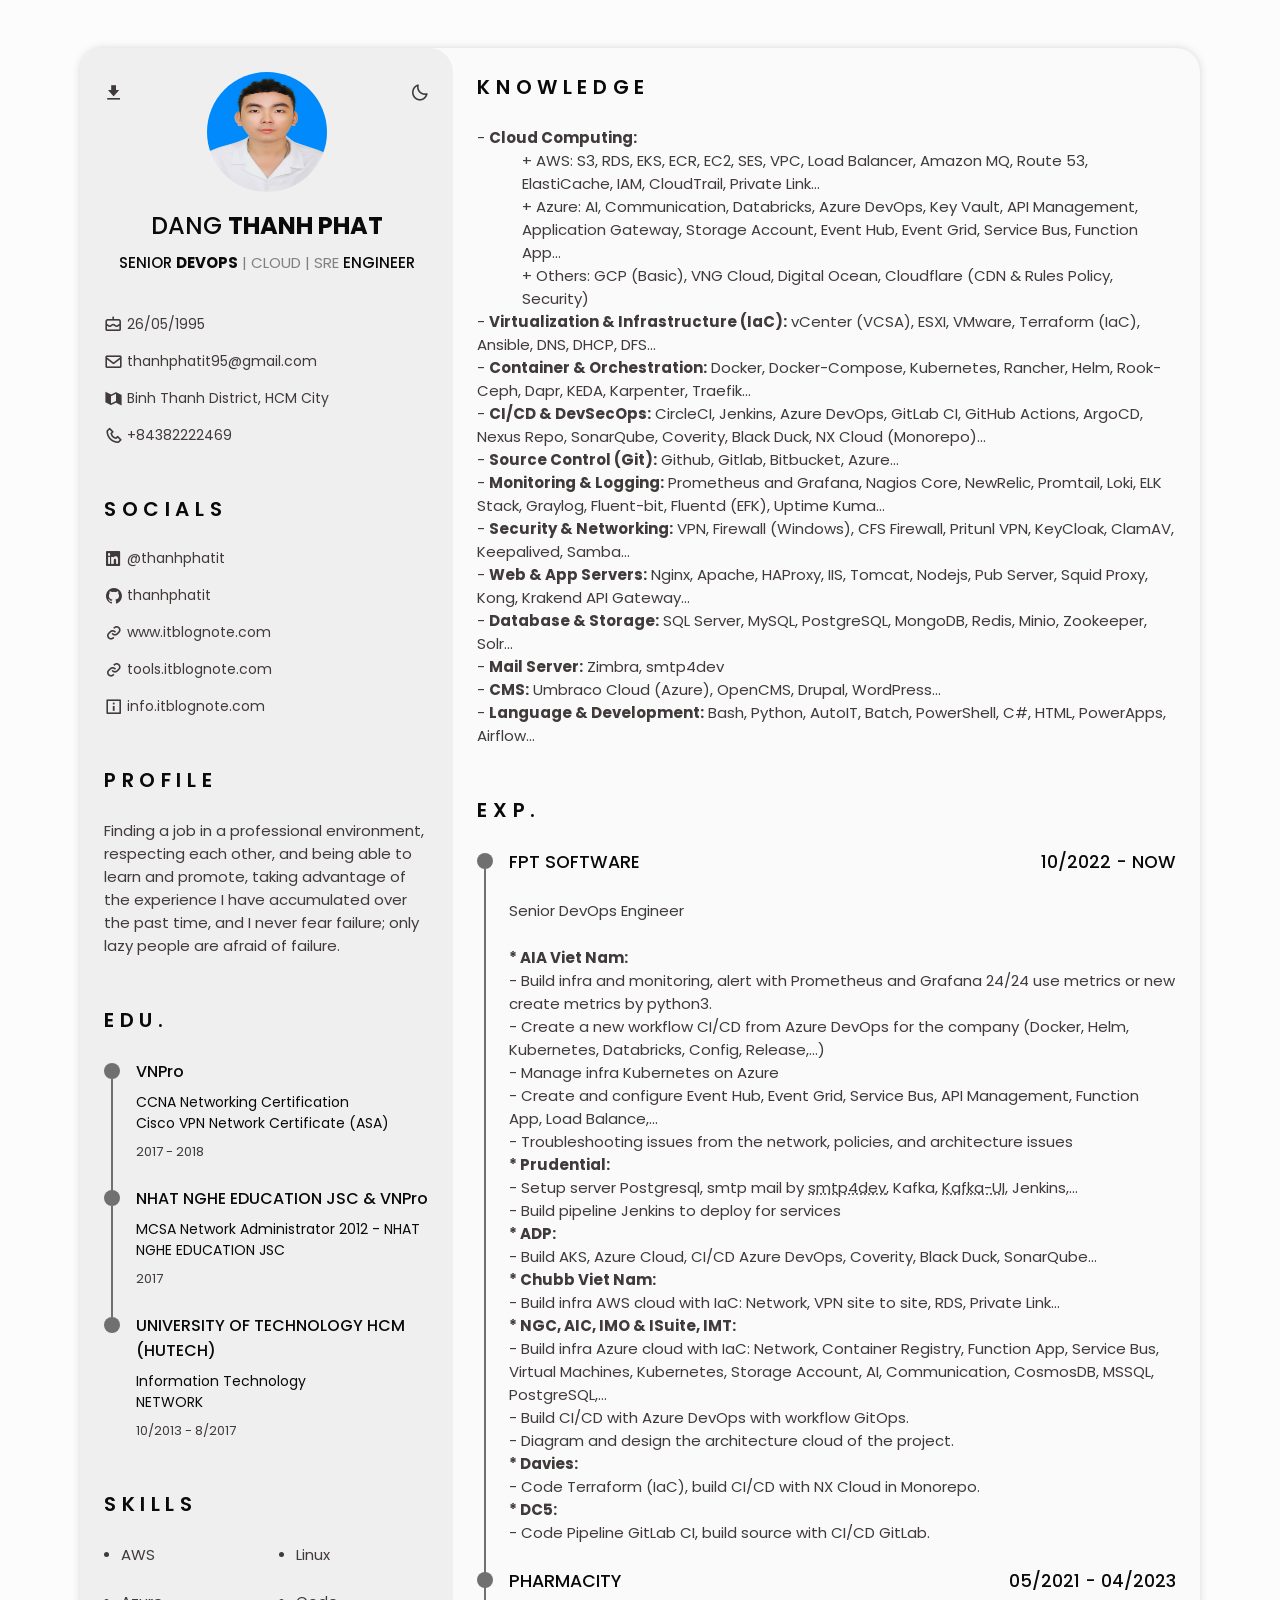
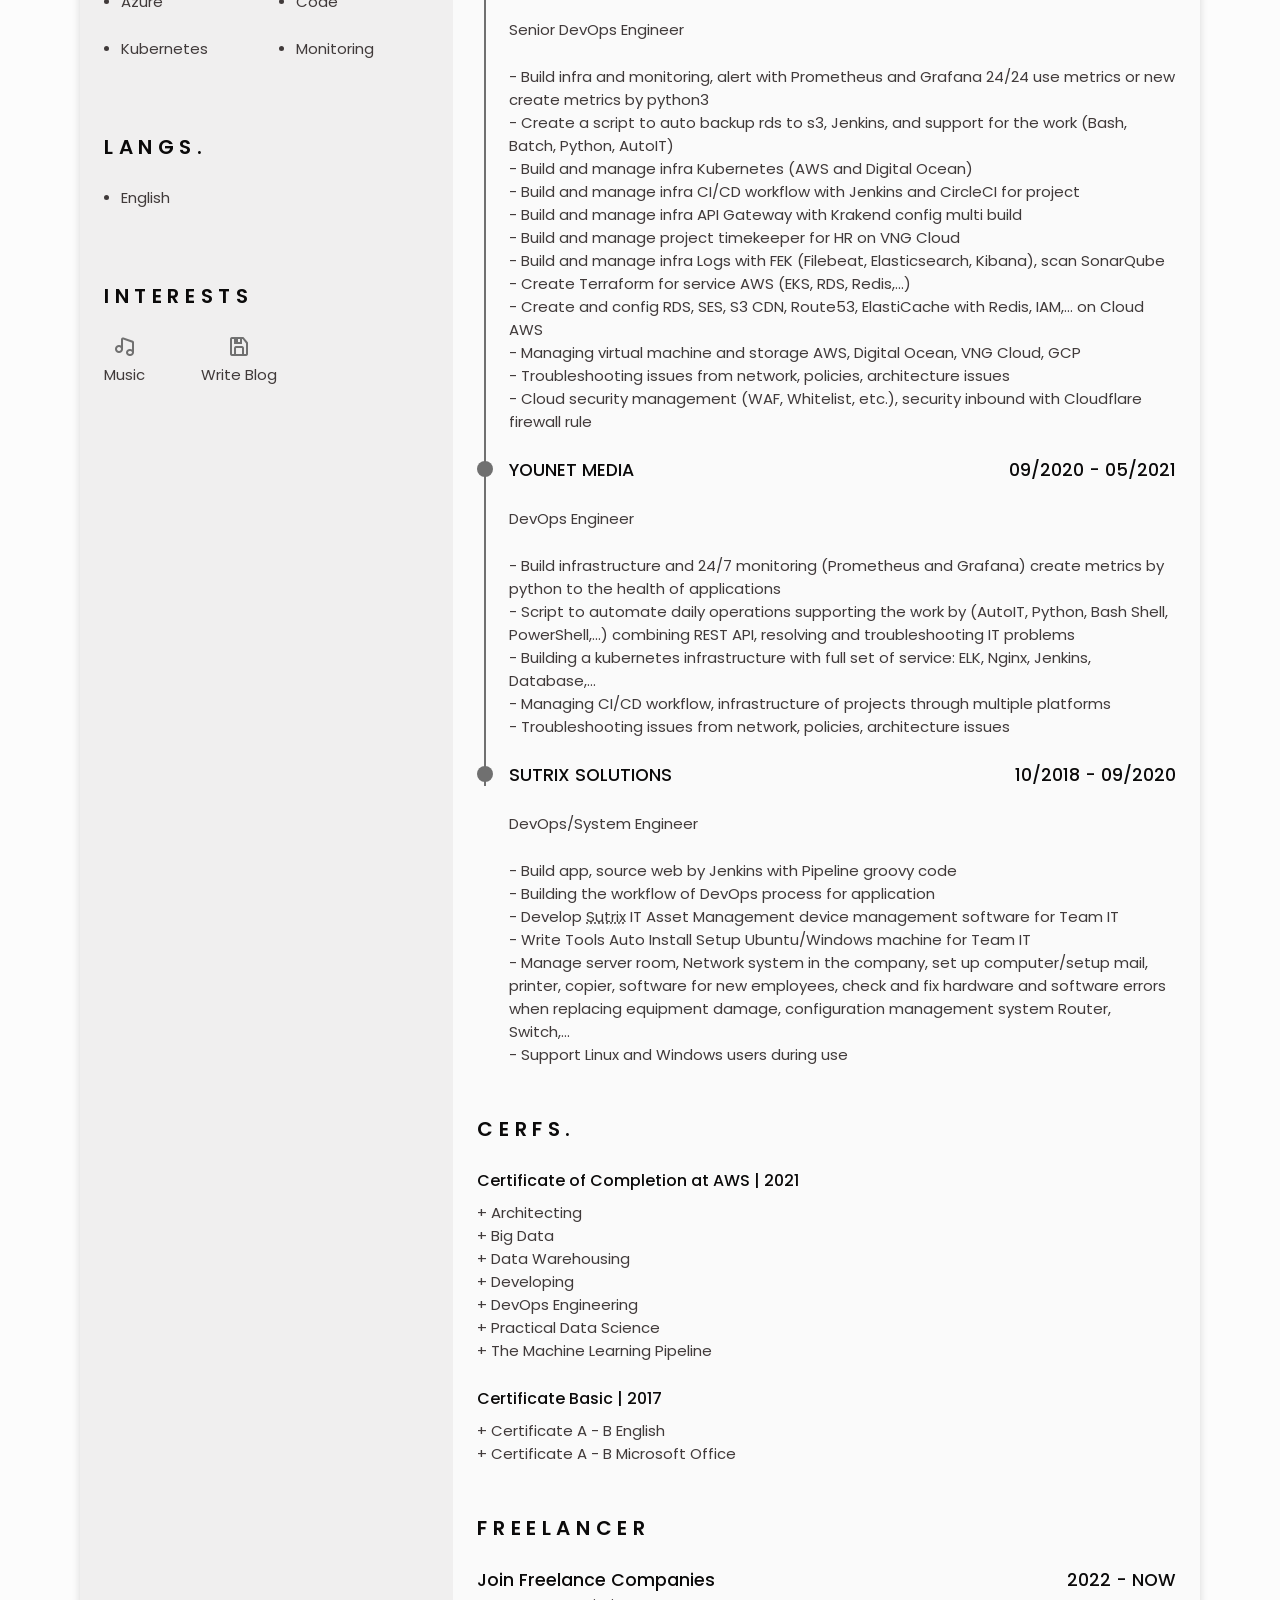
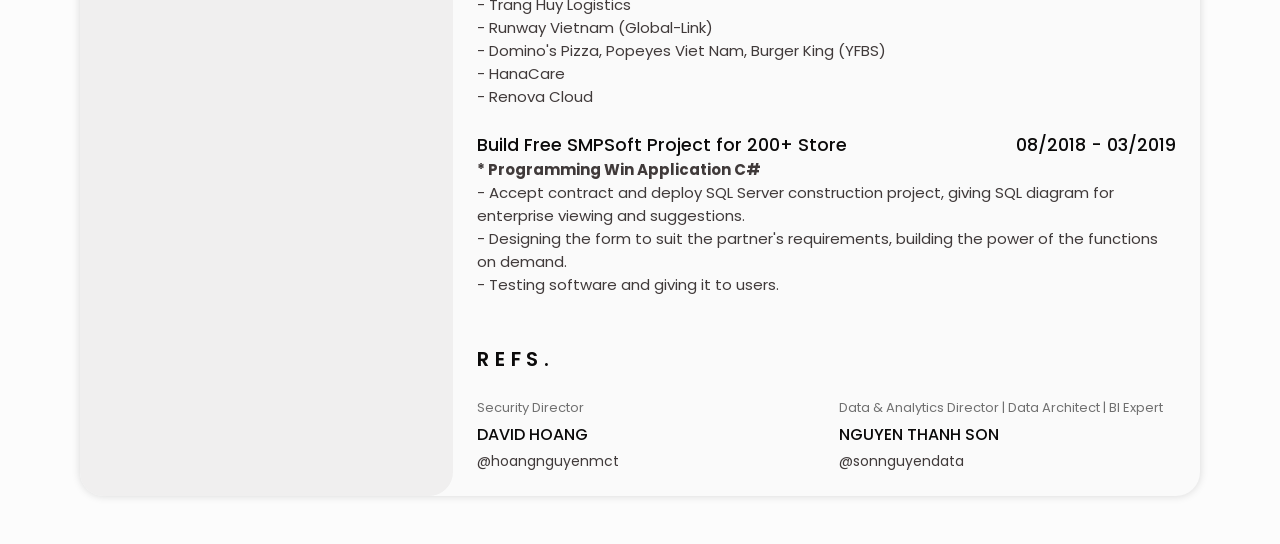
==== commit e0757cff: "Update Time: 20260722-155445" ====
--- a/index-beta.html
+++ b/index-beta.html
@@ -288,7 +288,7 @@
                                 <span class="skills__circle"></span>Azure
                             </li>
                             <li class="skills__name">
-                                <span class="skills__circle"></span>Automation
+                                <span class="skills__circle"></span>Kubernetes
                             </li>
                         </ul>
 
@@ -300,7 +300,7 @@
                                 <span class="skills__circle"></span>Code
                             </li>
                             <li class="skills__name">
-                                <span class="skills__circle"></span>Kubernetes
+                                <span class="skills__circle"></span>Monitoring
                             </li>
                         </ul>
                     </div>
--- a/assets/css/styles.css
+++ b/assets/css/styles.css
@@ -634,6 +634,28 @@
   bottom: 5rem;
 }
 
+/*========== PAGE BREAK FIX (Export PDF) ==========*/
+.education__content,
+.experience__content,
+.experience__data,
+.certificate__content,
+.certificate__container,
+.freelancer__content,
+.freelancer__container,
+.references__content,
+.knowledge__content,
+.social__container,
+.skills__content,
+.interests__content {
+  page-break-inside: avoid;
+  break-inside: avoid;
+}
+
+.section-title {
+  page-break-after: avoid;
+  break-after: avoid;
+}
+
 /*========== MEDIA QUERIES ==========*/
 /* For small devices, menu two columns */
 @media screen and (max-width: 320px) {
